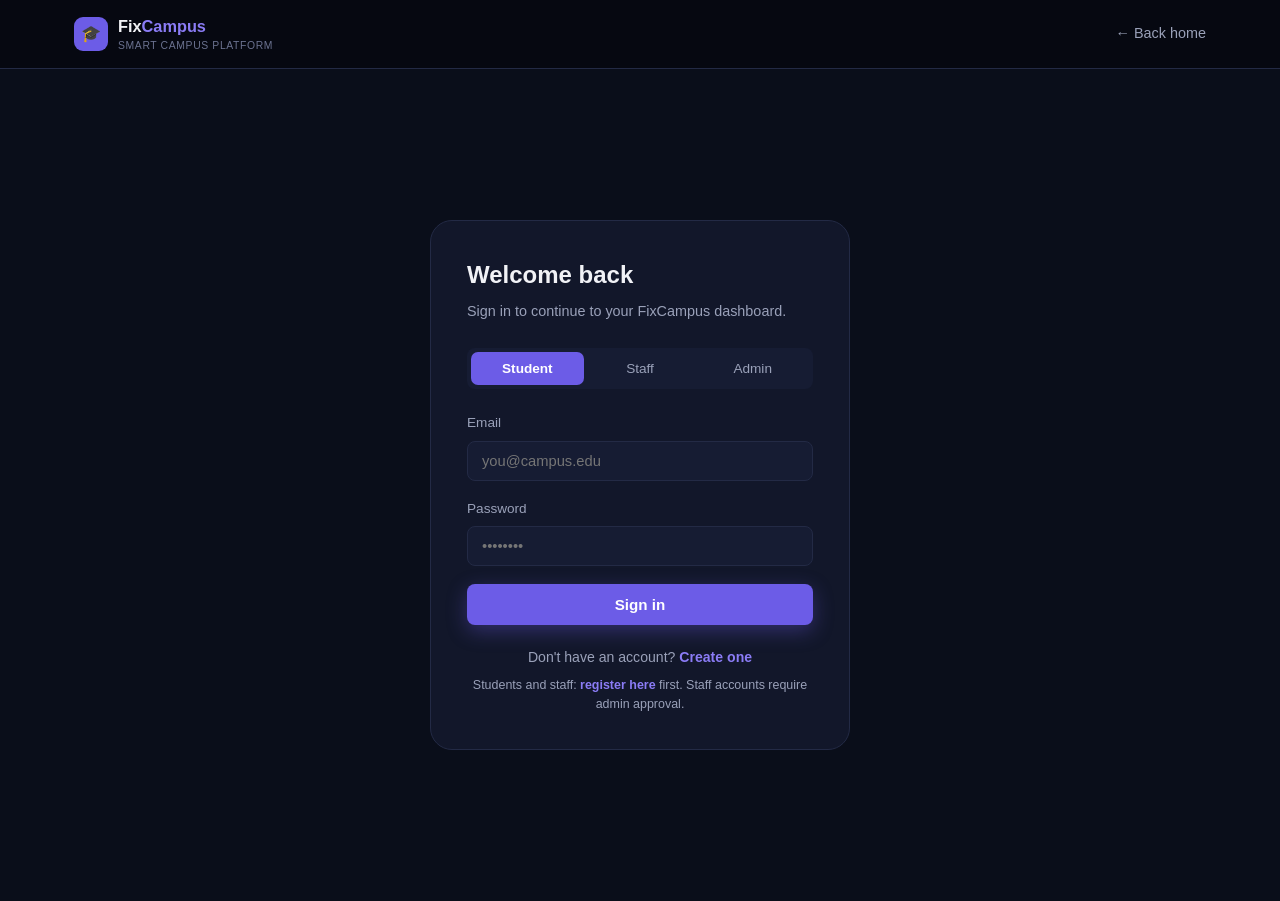
==== frontend/login.html @ 4f2c56ac "Initial FixCampus project" ====
<!DOCTYPE html>
<html lang="en">
<head>
<meta charset="UTF-8" />
<meta name="viewport" content="width=device-width, initial-scale=1.0" />
<title>Login — FixCampus</title>
<link rel="stylesheet" href="css/style.css" />
</head>
<body>

<nav class="navbar">
  <div class="container">
    <a href="index.html" class="brand">
      <div class="brand-mark">🎓</div>
      <div>
        <div class="brand-name">Fix<span>Campus</span></div>
        <div class="brand-sub">SMART CAMPUS PLATFORM</div>
      </div>
    </a>
    <div></div>
    <div class="nav-actions">
      <a href="index.html" class="nav-login">← Back home</a>
    </div>
  </div>
</nav>

<div class="auth-wrap">
  <div class="auth-card">
    <h2>Welcome back</h2>
    <p class="sub">Sign in to continue to your FixCampus dashboard.</p>

    <div class="role-tabs">
      <button type="button" class="role-tab active" data-role="student">Student</button>
      <button type="button" class="role-tab" data-role="staff">Staff</button>
      <button type="button" class="role-tab" data-role="admin">Admin</button>
    </div>

    <div class="form-msg" id="loginMsg"></div>

    <form id="loginForm">
      <div class="field">
        <label for="loginEmail">Email</label>
        <input type="email" id="loginEmail" placeholder="you@campus.edu" required />
      </div>
      <div class="field">
        <label for="loginPassword">Password</label>
        <input type="password" id="loginPassword" placeholder="••••••••" required />
      </div>
      <button type="submit" class="btn btn-primary btn-block">Sign in</button>
    </form>

    <p class="auth-switch">
  Don't have an account? <a href="register.html">Create one</a>
</p>

<p class="auth-switch" style="margin-top:8px; font-size:0.78rem;">
  Students and staff: <a href="register.html">register here</a> first.
  Staff accounts require admin approval.
</p>
<script src="js/api.js"></script>
<script src="js/auth.js"></script>
<script>initLoginPage();</script>
</body>
</html>
---- frontend/css/style.css ----
/* ===========================================================
   FixCampus — Shared styles (tokens, layout, components)
   =========================================================== */

:root {
  --bg-dark: #0a0e1a;
  --bg-darker: #060811;
  --bg-card: #12172a;
  --bg-card-alt: #161c33;
  --border: #232a45;

  --purple: #6c5ce7;
  --purple-light: #8b7cf6;
  --purple-dark: #4c3fc7;
  --green: #00d9a3;
  --orange: #ff8c42;

  --text-main: #f1f2f6;
  --text-muted: #9aa1b9;
  --text-faint: #6b7290;

  --radius-sm: 8px;
  --radius-md: 14px;
  --radius-lg: 22px;

  --shadow-card: 0 10px 30px rgba(0, 0, 0, 0.35);
  --font-main: "Inter", -apple-system, BlinkMacSystemFont, "Segoe UI", sans-serif;
}

* { box-sizing: border-box; margin: 0; padding: 0; }

html { scroll-behavior: smooth; }

body {
  background: var(--bg-dark);
  color: var(--text-main);
  font-family: var(--font-main);
  line-height: 1.5;
  -webkit-font-smoothing: antialiased;
}

img { max-width: 100%; display: block; }
a { color: inherit; text-decoration: none; }
ul { list-style: none; }
button { font-family: inherit; cursor: pointer; border: none; }

.container {
  max-width: 1180px;
  margin: 0 auto;
  padding: 0 24px;
}

/* ---------- Buttons ---------- */
.btn {
  display: inline-flex;
  align-items: center;
  gap: 8px;
  padding: 12px 22px;
  border-radius: var(--radius-sm);
  font-weight: 600;
  font-size: 0.95rem;
  transition: transform 0.15s ease, box-shadow 0.15s ease, background 0.15s ease;
}
.btn-primary {
  background: var(--purple);
  color: #fff;
  box-shadow: 0 6px 20px rgba(108, 92, 231, 0.35);
}
.btn-primary:hover { background: var(--purple-light); transform: translateY(-1px); }

.btn-outline {
  background: transparent;
  color: var(--text-main);
  border: 1px solid var(--border);
}
.btn-outline:hover { border-color: var(--purple-light); }

.btn-block { width: 100%; justify-content: center; }
.btn:disabled { opacity: 0.6; cursor: not-allowed; }

/* ---------- Navbar ---------- */
.navbar {
  border-bottom: 1px solid var(--border);
  background: var(--bg-darker);
  position: sticky;
  top: 0;
  z-index: 50;
}
.navbar .container {
  display: flex;
  align-items: center;
  justify-content: space-between;
  height: 68px;
}
.brand { display: flex; align-items: center; gap: 10px; }
.brand-mark {
  width: 34px; height: 34px;
  background: var(--purple);
  border-radius: 9px;
  display: flex; align-items: center; justify-content: center;
  font-weight: 700;
}
.brand-name { font-weight: 700; font-size: 1.02rem; }
.brand-name span { color: var(--purple-light); }
.brand-sub { font-size: 0.65rem; color: var(--text-faint); letter-spacing: 0.06em; }

.nav-links { display: flex; align-items: center; gap: 10px; }
.nav-pill {
  padding: 7px 16px;
  border-radius: 999px;
  background: var(--bg-card);
  font-size: 0.88rem;
  color: var(--text-muted);
}
.nav-pill.active { background: var(--purple); color: #fff; }
.nav-actions { display: flex; align-items: center; gap: 14px; }
.icon-btn {
  width: 36px; height: 36px;
  border-radius: 9px;
  background: var(--bg-card);
  border: 1px solid var(--border);
  display: flex; align-items: center; justify-content: center;
  font-size: 1rem;
}
.nav-login { font-size: 0.9rem; color: var(--text-muted); }
.nav-login:hover { color: var(--text-main); }

/* ---------- Hero ---------- */
.hero {
  padding: 72px 0 90px;
  position: relative;
  overflow: hidden;
}
.eyebrow {
  display: inline-flex;
  align-items: center;
  gap: 8px;
  padding: 6px 14px;
  border: 1px solid var(--border);
  border-radius: 999px;
  font-size: 0.82rem;
  color: var(--purple-light);
  margin-bottom: 26px;
}
.hero-grid {
  display: grid;
  grid-template-columns: 1.1fr 0.9fr;
  gap: 40px;
  align-items: center;
}
.hero h1 {
  font-size: 3.1rem;
  font-weight: 800;
  line-height: 1.08;
  letter-spacing: -0.02em;
}
.hero h1 .accent { color: var(--purple-light); }
.hero p.lead {
  margin-top: 22px;
  color: var(--text-muted);
  font-size: 1.05rem;
  max-width: 480px;
}
.hero-actions { display: flex; gap: 14px; margin-top: 32px; }
.hero-checks {
  display: flex; gap: 22px; margin-top: 30px;
  font-size: 0.85rem; color: var(--text-faint);
}
.hero-checks span::before { content: "✓ "; color: var(--green); }

.tracking-card {
  background: var(--bg-card);
  border: 1px solid var(--border);
  border-radius: var(--radius-lg);
  padding: 22px;
  box-shadow: var(--shadow-card);
}
.tracking-card .tc-head {
  display: flex; justify-content: space-between; align-items: center;
  margin-bottom: 18px;
}
.tc-label { font-size: 0.78rem; color: var(--text-faint); }
.tc-title { font-weight: 700; font-size: 1.05rem; margin-top: 2px; }
.tc-status {
  font-size: 0.72rem; font-weight: 700; color: var(--green);
  background: rgba(0, 217, 163, 0.12);
  padding: 5px 12px; border-radius: 999px;
  display: flex; align-items: center; gap: 6px;
}
.tc-status::before { content: ""; width: 7px; height: 7px; border-radius: 50%; background: var(--green); }

.tc-step {
  display: flex; align-items: center; gap: 14px;
  background: var(--bg-card-alt);
  border-radius: var(--radius-md);
  padding: 14px 16px;
  margin-bottom: 12px;
}
.tc-icon {
  width: 38px; height: 38px; border-radius: 10px;
  display: flex; align-items: center; justify-content: center;
  font-size: 1.05rem; flex-shrink: 0;
}
.tc-icon.purple { background: rgba(108, 92, 231, 0.18); }
.tc-icon.green { background: rgba(0, 217, 163, 0.18); }
.tc-step strong { display: block; font-size: 0.92rem; }
.tc-step small { color: var(--text-faint); font-size: 0.78rem; }
.tc-check { margin-left: auto; color: var(--green); }

/* ---------- Section titles ---------- */
.section { padding: 90px 0; }
.section-head { text-align: center; margin-bottom: 50px; }
.section-tag {
  color: var(--purple-light); font-size: 0.82rem; font-weight: 700;
  letter-spacing: 0.06em; margin-bottom: 12px; display: block;
}
.section-head h2 { font-size: 2.1rem; font-weight: 800; letter-spacing: -0.01em; }
.section-head p { color: var(--text-muted); margin-top: 12px; }

/* ---------- Feature cards ---------- */
.feature-grid {
  display: grid;
  grid-template-columns: repeat(3, 1fr);
  gap: 22px;
}
.feature-card {
  background: var(--bg-card);
  border: 1px solid var(--border);
  border-radius: var(--radius-lg);
  padding: 28px;
}
.feature-icon {
  width: 42px; height: 42px; border-radius: 11px;
  display: flex; align-items: center; justify-content: center;
  font-size: 1.2rem; margin-bottom: 18px;
}
.feature-card h3 { font-size: 1.08rem; margin-bottom: 10px; }
.feature-card p { color: var(--text-muted); font-size: 0.92rem; }

/* ---------- Stats ---------- */
.stats-section { background: var(--bg-dark); padding: 70px 0; }
.stats-grid { display: grid; grid-template-columns: repeat(3, 1fr); gap: 22px; }
.stat-card {
  border-radius: var(--radius-lg);
  padding: 30px;
  color: #fff;
}
.stat-card.purple { background: linear-gradient(135deg, #6c5ce7, #7f6cf0); }
.stat-card.green { background: linear-gradient(135deg, #0fae82, #12c79a); }
.stat-card.orange { background: linear-gradient(135deg, #e8772e, #ff9a4d); }
.stat-value { font-size: 2rem; font-weight: 800; margin: 8px 0 4px; }
.stat-label { font-size: 0.9rem; opacity: 0.9; }

/* ---------- Testimonials ---------- */
.testimonials-section { background: var(--bg-darker); }
.testimonial-grid { display: grid; grid-template-columns: repeat(3, 1fr); gap: 20px; }
.testimonial-card {
  background: var(--bg-card);
  border: 1px solid var(--border);
  border-radius: var(--radius-md);
  padding: 22px;
}
.t-avatar {
  width: 36px; height: 36px; border-radius: 50%;
  background: var(--purple);
  display: flex; align-items: center; justify-content: center;
  font-weight: 700; font-size: 0.9rem; margin-bottom: 12px;
}
.t-name { font-weight: 700; font-size: 0.94rem; }
.t-role { font-size: 0.76rem; color: var(--text-faint); margin-bottom: 10px; }
.t-stars { color: var(--orange); font-size: 0.85rem; margin-bottom: 10px; }
.t-comment { color: var(--text-muted); font-size: 0.9rem; margin-bottom: 12px; }
.t-date { font-size: 0.74rem; color: var(--text-faint); }

/* ---------- CTA ---------- */
.cta-section { text-align: center; padding: 100px 0; }
.cta-badge {
  width: 54px; height: 54px; border-radius: 14px; background: var(--purple);
  display: flex; align-items: center; justify-content: center;
  font-weight: 800; margin: 0 auto 26px; font-size: 1.2rem;
}
.cta-section h2 { font-size: 1.9rem; font-weight: 800; max-width: 560px; margin: 0 auto; }
.cta-section p { color: var(--text-muted); margin: 16px auto 30px; max-width: 480px; }

/* ---------- Footer ---------- */
.footer { border-top: 1px solid var(--border); padding: 60px 0 26px; background: var(--bg-darker); }
.footer-grid { display: grid; grid-template-columns: 1.4fr 1fr 1fr; gap: 40px; margin-bottom: 40px; }
.footer-brand p { color: var(--text-muted); font-size: 0.88rem; margin-top: 14px; max-width: 300px; }
.footer-col h4 { font-size: 0.9rem; margin-bottom: 16px; }
.footer-col li { margin-bottom: 10px; }
.footer-col a { color: var(--text-muted); font-size: 0.88rem; }
.footer-col a:hover { color: var(--purple-light); }
.footer-bottom {
  border-top: 1px solid var(--border);
  padding-top: 22px;
  display: flex; justify-content: space-between;
  color: var(--text-faint); font-size: 0.8rem;
}

/* ---------- Auth pages ---------- */
.auth-wrap {
  min-height: calc(100vh - 68px);
  display: flex; align-items: center; justify-content: center;
  padding: 40px 20px;
}
.auth-card {
  width: 100%; max-width: 420px;
  background: var(--bg-card);
  border: 1px solid var(--border);
  border-radius: var(--radius-lg);
  padding: 36px;
}
.auth-card h2 { font-size: 1.5rem; font-weight: 800; margin-bottom: 8px; }
.auth-card p.sub { color: var(--text-muted); font-size: 0.9rem; margin-bottom: 26px; }

.role-tabs {
  display: flex; background: var(--bg-card-alt); border-radius: var(--radius-sm);
  padding: 4px; margin-bottom: 24px;
}
.role-tab {
  flex: 1; text-align: center; padding: 9px 0; border-radius: 7px;
  font-size: 0.85rem; color: var(--text-muted); background: transparent;
}
.role-tab.active { background: var(--purple); color: #fff; font-weight: 600; }

.field { margin-bottom: 18px; }
.field label { display: block; font-size: 0.85rem; color: var(--text-muted); margin-bottom: 7px; }
.field input, .field select, .field textarea {
  width: 100%; padding: 11px 14px;
  background: var(--bg-card-alt);
  border: 1px solid var(--border);
  border-radius: var(--radius-sm);
  color: var(--text-main); font-size: 0.92rem;
  font-family: inherit;
}
.field input:focus, .field select:focus, .field textarea:focus {
  outline: none; border-color: var(--purple-light);
}
.form-msg { font-size: 0.85rem; margin-bottom: 14px; padding: 10px 14px; border-radius: var(--radius-sm); display: none; }
.form-msg.error { display: block; background: rgba(255, 90, 90, 0.12); color: #ff8080; }
.form-msg.success { display: block; background: rgba(0, 217, 163, 0.12); color: var(--green); }

.auth-switch { text-align: center; margin-top: 22px; font-size: 0.88rem; color: var(--text-muted); }
.auth-switch a { color: var(--purple-light); font-weight: 600; }

/* ---------- Dashboard shell ---------- */
.dash-shell { display: flex; min-height: calc(100vh - 68px); }
.sidebar {
  width: 240px; flex-shrink: 0;
  background: var(--bg-darker);
  border-right: 1px solid var(--border);
  padding: 26px 16px;
}
.sidebar-user { padding: 0 8px 20px; border-bottom: 1px solid var(--border); margin-bottom: 18px; }
.sidebar-user .name { font-weight: 700; font-size: 0.95rem; }
.sidebar-user .role { font-size: 0.76rem; color: var(--purple-light); text-transform: capitalize; }
.side-link {
  display: flex; align-items: center; gap: 10px;
  padding: 11px 12px; border-radius: var(--radius-sm);
  color: var(--text-muted); font-size: 0.9rem; margin-bottom: 4px;
}
.side-link.active, .side-link:hover { background: var(--bg-card); color: var(--text-main); }
.side-link.logout { margin-top: 20px; color: #ff8080; }

.dash-main { flex: 1; padding: 32px; max-width: 1100px; }
.dash-header { display: flex; justify-content: space-between; align-items: flex-start; margin-bottom: 28px; }
.dash-header h1 { font-size: 1.5rem; font-weight: 800; }
.dash-header p { color: var(--text-muted); font-size: 0.9rem; margin-top: 4px; }

.mini-stats { display: grid; grid-template-columns: repeat(4, 1fr); gap: 16px; margin-bottom: 30px; }
.mini-stat { background: var(--bg-card); border: 1px solid var(--border); border-radius: var(--radius-md); padding: 18px; }
.mini-stat .num { font-size: 1.5rem; font-weight: 800; }
.mini-stat .lbl { font-size: 0.8rem; color: var(--text-muted); margin-top: 4px; }

.panel { background: var(--bg-card); border: 1px solid var(--border); border-radius: var(--radius-lg); padding: 24px; margin-bottom: 24px; }
.panel h3 { font-size: 1.05rem; margin-bottom: 18px; }

.complaint-row {
  display: flex; align-items: center; gap: 16px;
  padding: 16px; border-radius: var(--radius-md);
  background: var(--bg-card-alt); margin-bottom: 12px;
}
.complaint-row .info { flex: 1; }
.complaint-row .info h4 { font-size: 0.95rem; margin-bottom: 4px; }
.complaint-row .info p { font-size: 0.82rem; color: var(--text-muted); }
.complaint-row .meta { font-size: 0.75rem; color: var(--text-faint); margin-top: 6px; }

.badge {
  font-size: 0.72rem; font-weight: 700; padding: 5px 12px; border-radius: 999px;
  white-space: nowrap;
}
.badge-submitted { background: rgba(154, 161, 185, 0.15); color: #b7bcd1; }
.badge-assigned { background: rgba(255, 140, 66, 0.15); color: var(--orange); }
.badge-in_progress { background: rgba(108, 92, 231, 0.15); color: var(--purple-light); }
.badge-resolved { background: rgba(0, 217, 163, 0.15); color: var(--green); }

.empty-state { text-align: center; padding: 40px 20px; color: var(--text-muted); }

select.status-select {
  padding: 8px 12px; background: var(--bg-dark); border: 1px solid var(--border);
  border-radius: 7px; color: var(--text-main); font-size: 0.82rem;
}

/* ---------- Responsive ---------- */
@media (max-width: 900px) {
  .hero-grid { grid-template-columns: 1fr; }
  .feature-grid, .stats-grid, .testimonial-grid { grid-template-columns: 1fr; }
  .footer-grid { grid-template-columns: 1fr; }
  .dash-shell { flex-direction: column; }
  .sidebar { width: 100%; }
  .mini-stats { grid-template-columns: repeat(2, 1fr); }
  .nav-links { display: none; }
  .hero h1 { font-size: 2.2rem; }
}
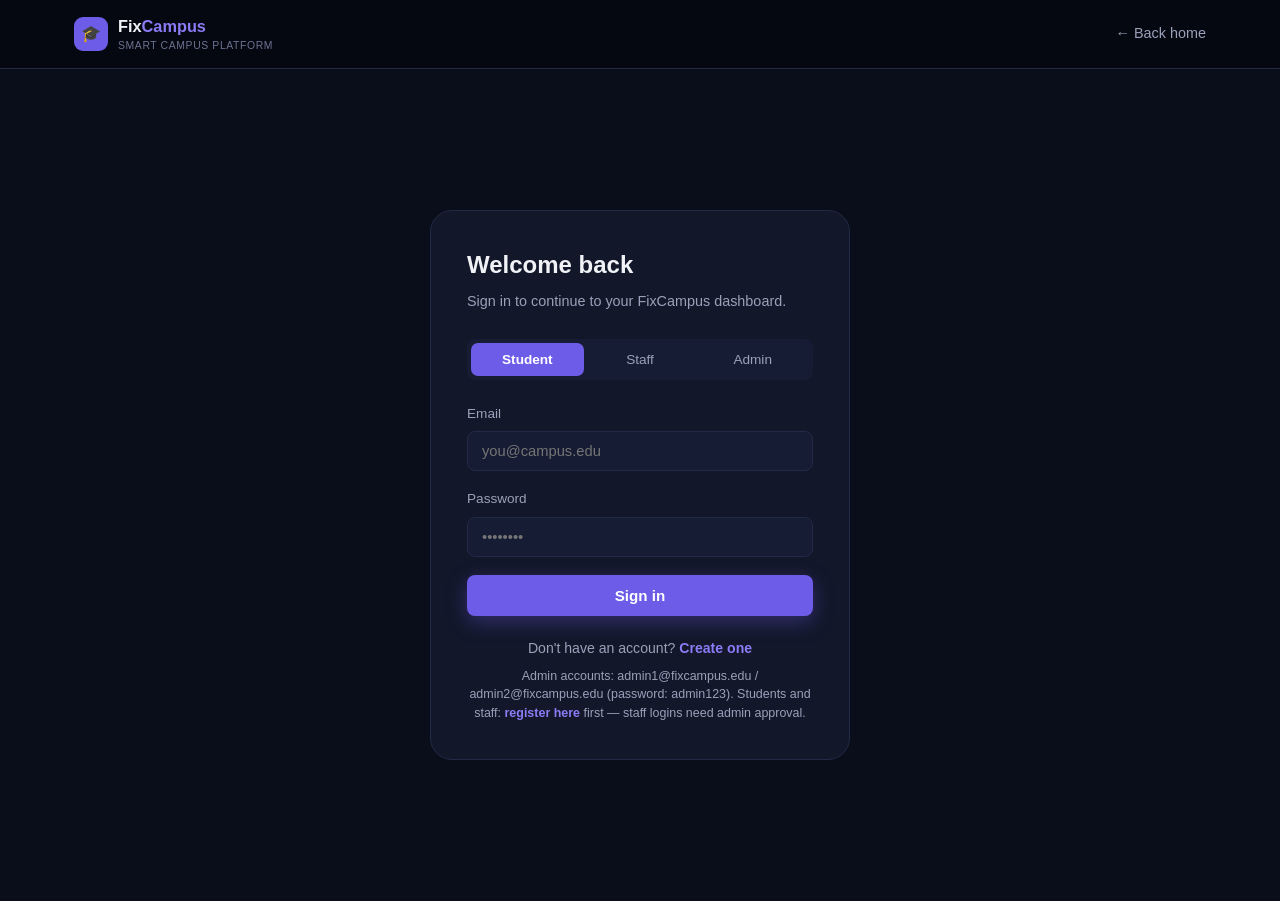
==== commit dcbc5f5d: "Fix login page" ====
--- a/frontend/login.html
+++ b/frontend/login.html
@@ -49,14 +49,14 @@
       <button type="submit" class="btn btn-primary btn-block">Sign in</button>
     </form>
 
-    <p class="auth-switch">
-  Don't have an account? <a href="register.html">Create one</a>
-</p>
+    <p class="auth-switch">Don't have an account? <a href="register.html">Create one</a></p>
+    <p class="auth-switch" style="margin-top:8px; font-size:0.78rem;">
+      Admin accounts: admin1@fixcampus.edu / admin2@fixcampus.edu (password: admin123).
+      Students and staff: <a href="register.html">register here</a> first — staff logins need admin approval.
+    </p>
+  </div>
+</div>
 
-<p class="auth-switch" style="margin-top:8px; font-size:0.78rem;">
-  Students and staff: <a href="register.html">register here</a> first.
-  Staff accounts require admin approval.
-</p>
 <script src="js/api.js"></script>
 <script src="js/auth.js"></script>
 <script>initLoginPage();</script>
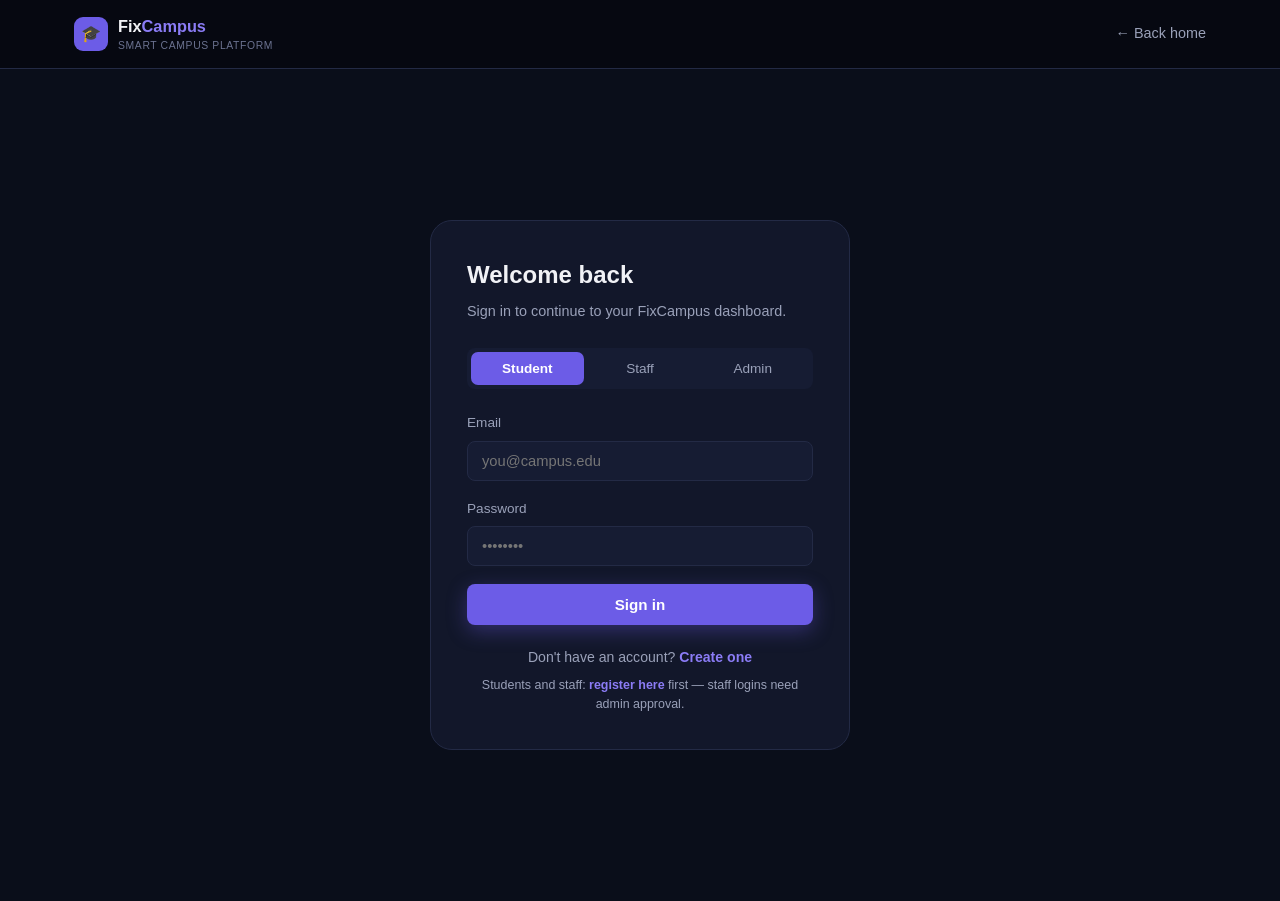
==== commit 7eabeeb9: "Remove admin credentials from login page" ====
--- a/frontend/login.html
+++ b/frontend/login.html
@@ -51,7 +51,6 @@
 
     <p class="auth-switch">Don't have an account? <a href="register.html">Create one</a></p>
     <p class="auth-switch" style="margin-top:8px; font-size:0.78rem;">
-      Admin accounts: admin1@fixcampus.edu / admin2@fixcampus.edu (password: admin123).
       Students and staff: <a href="register.html">register here</a> first — staff logins need admin approval.
     </p>
   </div>
